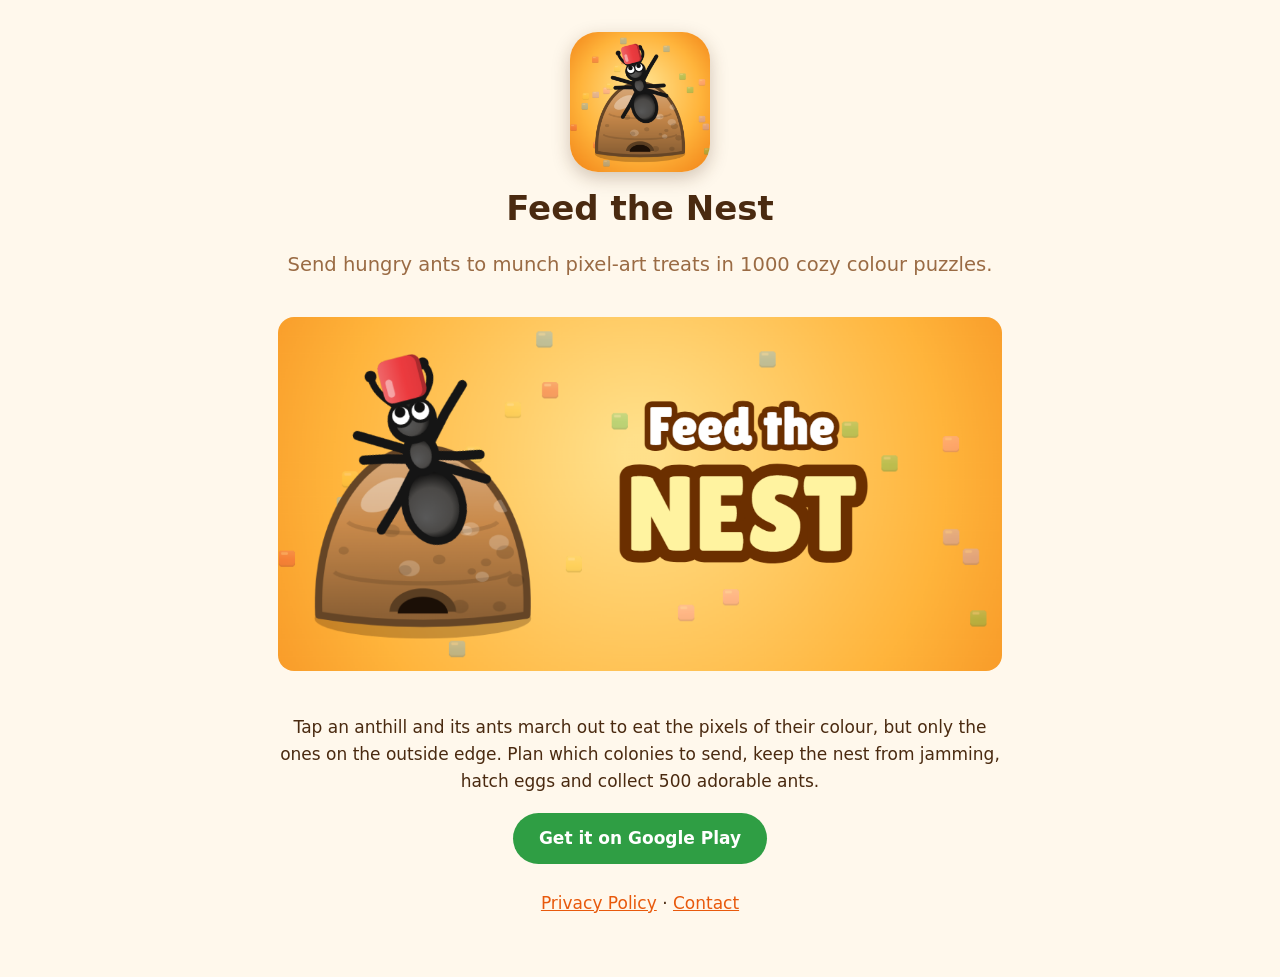
==== index.html @ ef3d883b "Feed the Nest website and privacy policy Co-Authored-By: Claude Opus 5.5 <noreply@anthropic.com>" ====
<!doctype html>
<html lang="en">
  <head>
    <meta charset="utf-8" />
    <meta name="viewport" content="width=device-width, initial-scale=1" />
    <title>Feed the Nest · Ant Puzzle Game</title>
    <meta name="description" content="Send hungry ants to munch pixel-art treats in 1000 cozy colour puzzles." />
    <link rel="icon" href="icon-512.png" />
    <link rel="stylesheet" href="style.css" />
  </head>
  <body>
    <main class="home">
      <img class="icon" src="icon-512.png" alt="Feed the Nest icon" width="140" height="140" />
      <h1>Feed the Nest</h1>
      <p class="tag">Send hungry ants to munch pixel-art treats in 1000 cozy colour puzzles.</p>
      <img class="feature" src="feature-graphic.png" alt="Ants carrying pixels of a picnic treat" />
      <p>
        Tap an anthill and its ants march out to eat the pixels of their colour, but only the ones on the outside edge.
        Plan which colonies to send, keep the nest from jamming, hatch eggs and collect 500 adorable ants.
      </p>
      <p><a class="play" href="https://play.google.com/store/apps/details?id=com.feedthenest.game">Get it on Google Play</a></p>
      <nav>
        <a href="privacy.html">Privacy Policy</a> ·
        <a href="mailto:filip01pop@gmail.com">Contact</a>
      </nav>
    </main>
  </body>
</html>
---- style.css ----
:root {
  --bg: #fff8ec;
  --ink: #4a2a10;
  --accent: #e8590c;
  --muted: #9a6b44;
}
* {
  box-sizing: border-box;
}
body {
  margin: 0;
  background: var(--bg);
  color: var(--ink);
  font: 17px/1.6 system-ui, -apple-system, 'Segoe UI', Roboto, sans-serif;
}
main {
  max-width: 760px;
  margin: 0 auto;
  padding: 32px 18px 60px;
}
a {
  color: var(--accent);
}
h1 {
  margin: 8px 0;
  line-height: 1.2;
}
h2 {
  margin-top: 30px;
  font-size: 1.2em;
}
.muted {
  color: var(--muted);
}
.back {
  text-decoration: none;
  font-weight: 600;
}
.home {
  text-align: center;
}
.icon {
  border-radius: 28px;
  box-shadow: 0 6px 18px rgba(74, 42, 16, 0.25);
}
.tag {
  font-size: 1.15em;
  color: var(--muted);
}
.feature {
  width: 100%;
  height: auto;
  border-radius: 16px;
  margin: 18px 0;
}
.play {
  display: inline-block;
  padding: 12px 26px;
  border-radius: 999px;
  background: #2f9e44;
  color: #fff;
  font-weight: 700;
  text-decoration: none;
}
nav {
  margin-top: 26px;
}
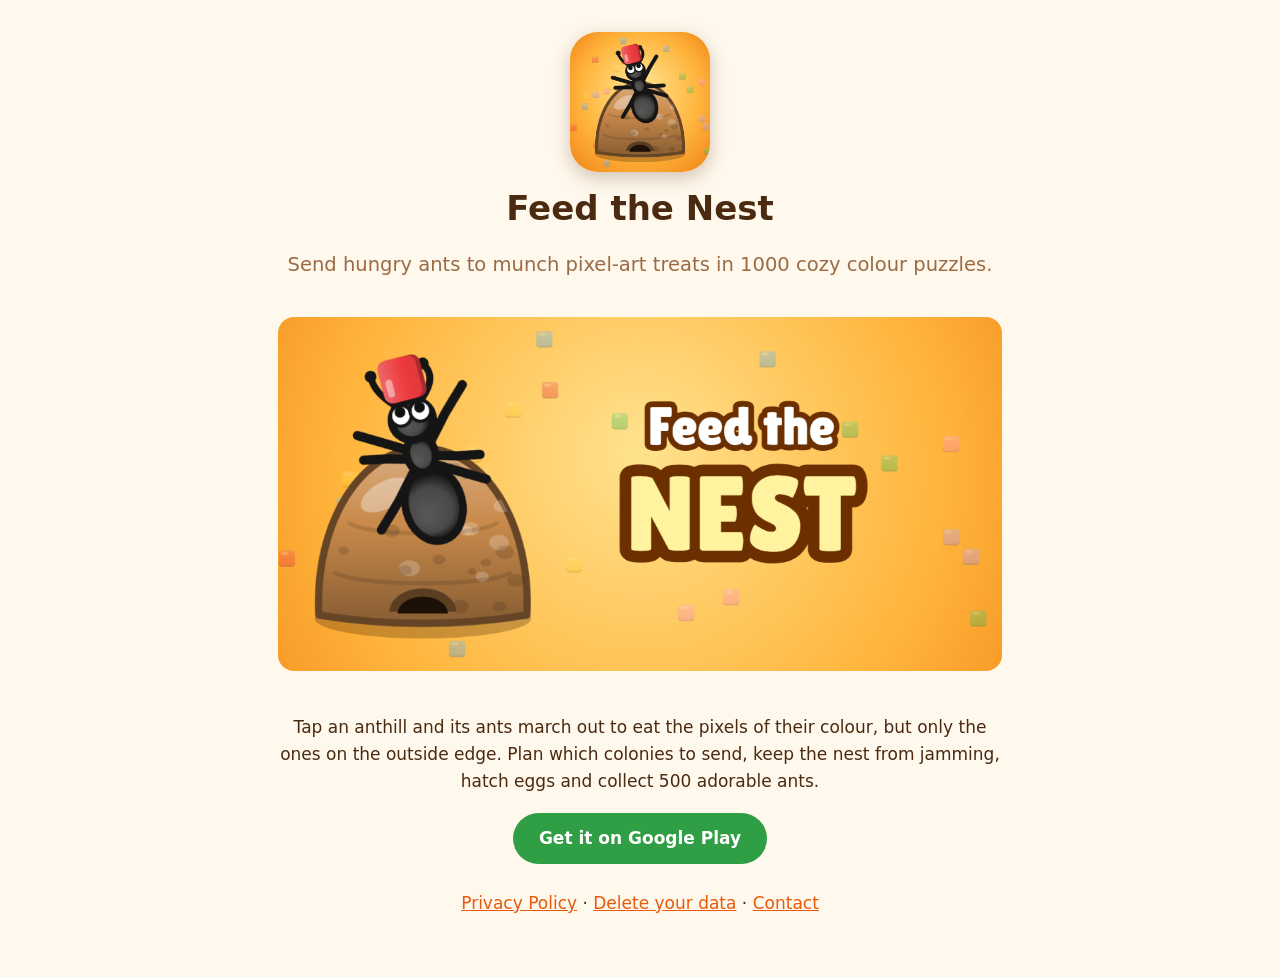
==== commit 75aad6bb: "Add data deletion page Co-Authored-By: Claude Opus 5.5 <noreply@anthropic.com>" ====
--- a/index.html
+++ b/index.html
@@ -18,9 +18,10 @@
         Tap an anthill and its ants march out to eat the pixels of their colour, but only the ones on the outside edge.
         Plan which colonies to send, keep the nest from jamming, hatch eggs and collect 500 adorable ants.
       </p>
-      <p><a class="play" href="https://play.google.com/store/apps/details?id=com.feedthenest.game">Get it on Google Play</a></p>
+      <p><a class="play" href="https://play.google.com/store/apps/details?id=com.feedthenest.ai">Get it on Google Play</a></p>
       <nav>
         <a href="privacy.html">Privacy Policy</a> ·
+        <a href="delete-data.html">Delete your data</a> ·
         <a href="mailto:filip01pop@gmail.com">Contact</a>
       </nav>
     </main>
